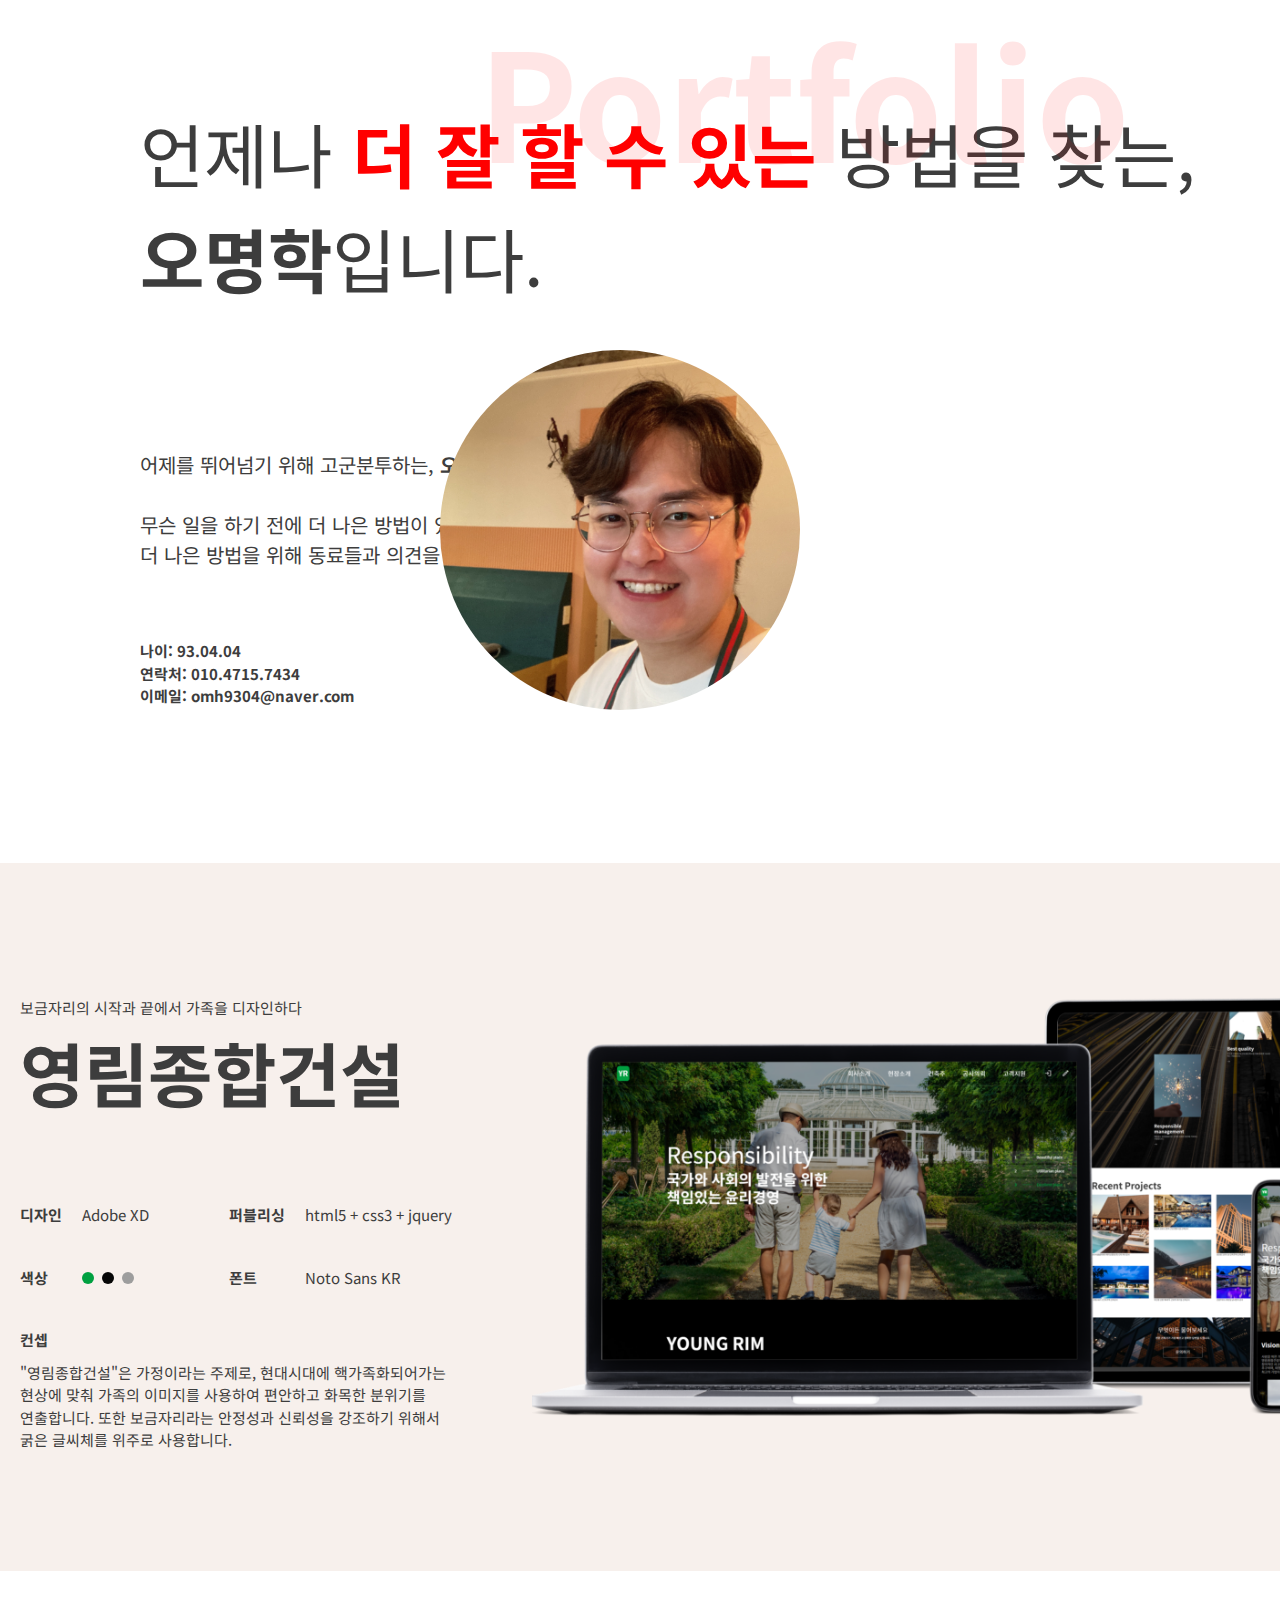
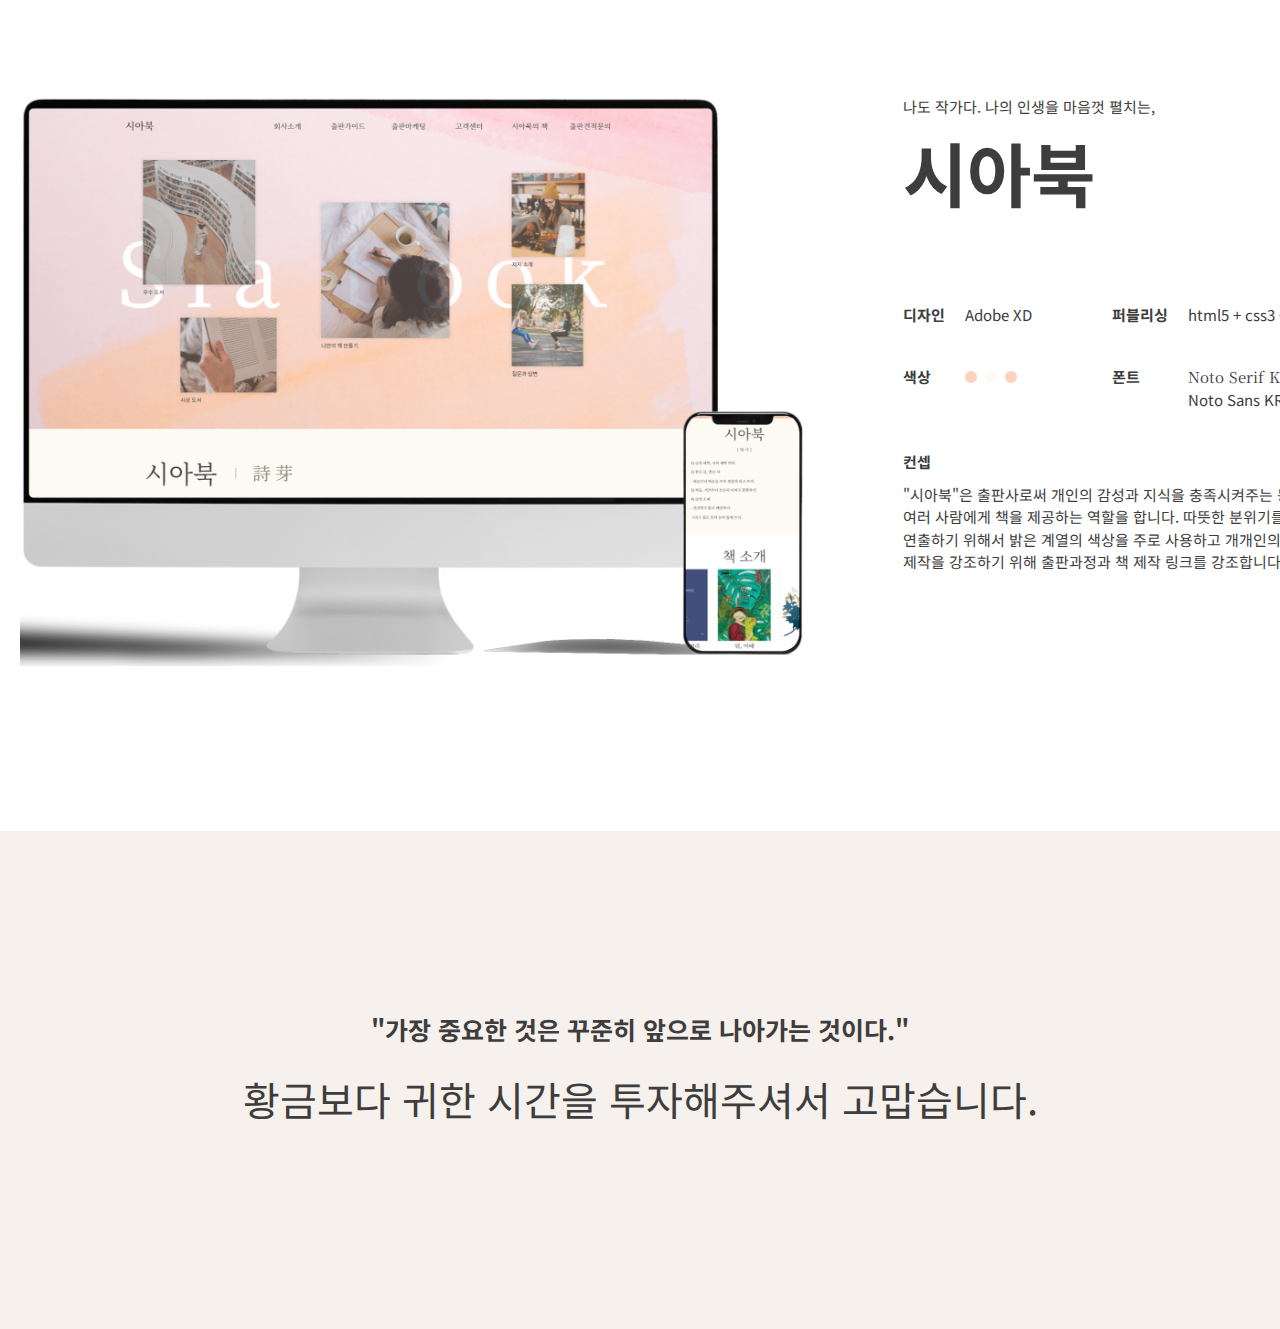
==== index.html @ 1a0b6303 "first commit" ====
<!DOCTYPE html>
<html lang="ko">
<head>
    <meta charset="UTF-8">
    <meta http-equiv="X-UA-Compatible" content="IE=edge">
    <meta name="viewport" content="width=device-width, initial-scale=1.0">
    <link rel="stylesheet" href="css/main.css">
    <title>포트폴리오</title>
</head>
<body>
    <h1>포트폴리오</h1>
    <div class="intro">
        <div class="wrapper">
            <div class="inner">
                <h2>
                    언제나 <span class="red">더 잘 할 수 있는</span> 방법을 찾는,<br>
                    <span>오명학</span>입니다.
                </h2>
                <strong>Portfolio</strong>
                <p class="self">
                    어제를 뛰어넘기 위해 고군분투하는, <span>오명학</span><br><br>
                    무슨 일을 하기 전에 더 나은 방법이 있는지 생각합니다.<br>
                    더 나은 방법을 위해 동료들과 의견을 공유하며 발전합니다.
                </p>
                <p class="info">
                    나이: 93.04.04<br>
                    연락처: 010.4715.7434<br>
                    이메일: omh9304@naver.com<br>
                </p>
                <img src="images/pic1.png" alt="내 사진1">
            </div>
        </div>
    </div>
    <div class="youngrim">
        <div class="wrapper">
            <div class="company">
                <strong>보금자리의 시작과 끝에서 가족을 디자인하다</strong>
                <h2>영림종합건설</h2>
                <div class="inner">
                    <ul class="tit">
                        <li>디자인</li>
                        <li>색상</li>
                    </ul>
                    <ul class="sub">
                        <li>Adobe XD</li>
                        <li class="color">
                            <strong></strong>
                            <strong></strong>
                            <strong></strong>
                        </li>
                    </ul>
                    <ul class="tit">
                        <li>퍼블리싱</li>
                        <li>폰트</li>
                    </ul>
                    <ul class="sub">
                        <li>html5 + css3 + jquery</li>
                        <li>Noto Sans KR</li>
                    </ul>
                    <em>컨셉</em>
                    <p>
                        "영림종합건설"은 가정이라는 주제로, 현대시대에 핵가족화되어가는 현상에 맞춰 가족의 이미지를 사용하여 편안하고 화목한 분위기를 연출합니다. 또한 보금자리라는 안정성과 신뢰성을 강조하기 위해서 굵은 글씨체를 위주로 사용합니다.
                    </p>
                </div>
            </div>
            <div class="mockup">
                <a href="https://kingsimba444.github.io/design01/youngrim/index.html">
                    <div class="pic"><img src="images/mockup1.png" alt="영림종합건설 목업 사진"></div>
                    <span>홈페이지 바로가기</span>
                </a>
            </div>
        </div>
    </div>
    <div class="siabook clearfix">
        <div class="wrapper">
            <div class="company">
                <div class="mockup">
                    <a href="https://kingsimba444.github.io/design01/siabook/index.html">
                        <div class="pic"><img src="images/mockup2.png" alt="시아북 목업 사진"></div>
                        <span>홈페이지 바로가기</span>
                    </a>
                </div>
                <strong>나도 작가다. 나의 인생을 마음껏 펼치는,</strong>
                <h2>시아북</h2>
                <div class="inner">
                    <ul class="tit">
                        <li>디자인</li>
                        <li>색상</li>
                    </ul>
                    <ul class="sub">
                        <li>Adobe XD</li>
                        <li class="color">
                            <strong></strong>
                            <strong></strong>
                            <strong></strong>
                        </li>
                    </ul>
                    <ul class="tit">
                        <li>퍼블리싱</li>
                        <li>폰트</li>
                    </ul>
                    <ul class="sub">
                        <li>html5 + css3 + jquery</li>
                        <li>
                            <span>Noto Serif KR</span>
                            Noto Sans KR
                        </li>
                    </ul>
                    <em>컨셉</em>
                    <p>
                        "시아북"은 출판사로써 개인의 감성과 지식을 충족시켜주는 동시에 여러 사람에게 책을 제공하는 역할을 합니다. 따뜻한 분위기를 연출하기 위해서 밝은 계열의 색상을 주로 사용하고 개개인의 책 제작을 강조하기 위해 출판과정과 책 제작 링크를 강조합니다.
                    </p>
                </div>
            </div>
        </div>
    </div>
    <div class="fin">
        <strong>"가장 중요한 것은 꾸준히 앞으로 나아가는 것이다."</strong>
        <h2>황금보다 귀한 시간을 투자해주셔서 고맙습니다.</h2>
    </div>
</body>
</html>
---- css/main.css ----
@import url(default.css);
@import url(common.css);

h1 {
    display: none;
}

.intro {
    position: relative;
    padding: 0 0 155px 0;
}
.intro .inner {
    padding: 100px 0 0 120px;
}
.intro .inner h2 {
    font-size: 70px;
}
.intro .inner h2 span {
    font-weight: 700;
}
.intro .inner h2 span.red {
    color: #FF0000;
}
.intro .inner strong {
    position: absolute;
    right: 150px;
    top: -15px;
    font-size: 150px;
    font-weight: 700;
    color: rgba(255, 0, 0, 0.1);
}
.intro .inner .self {
    margin: 140px 0 70px 0;
    font-size: 20px;
}
.intro .inner .self span {
    font-weight: 700;
}
.intro .inner .info {
    font-weight: 700;
}
.intro .inner img {
    position: absolute;
    right: 480px;
    top: 350px;
    width: 360px;
    height: 360px;
    /* border: 1px solid rgba(255, 0, 0, 0.5); */
    border-radius: 50%;
}

.youngrim {
    padding: 134px 0 150px 0;
    background-color: #F7F0EC;
}
.youngrim .company {
    float: left;
}
.youngrim .company h2 {
    margin: 0 0 80px 0;
    font-size: 70px;
    font-weight: 700;
}
.youngrim .company ul {
    float: left;
}
.youngrim .company ul.tit {
    margin: 0 20px 0 0;
    font-weight: 700;
}
.youngrim .company ul.tit li {
    margin: 0 0 40px 0;
}
.youngrim .company ul.sub {
    margin: 0 80px 0 0;
}
.youngrim .company ul.sub li {
    margin: 0 0 40px 0;
}
.youngrim .company ul.sub .color strong {
    position: absolute;
}
.youngrim .company ul.sub .color strong:nth-child(1) {
    margin: 5px 0 0 0;
    width: 12px;
    height: 12px;
    border-radius: 6px;
    background-color: #00A040;
}
.youngrim .company ul.sub .color strong:nth-child(2) {
    margin: 5px 0 0 20px;
    width: 12px;
    height: 12px;
    border-radius: 6px;
    background-color: #060606;
}
.youngrim .company ul.sub .color strong:nth-child(3) {
    margin: 5px 0 0 40px;
    width: 12px;
    height: 12px;
    border-radius: 6px;
    background-color: #9D9D9D;
}
.youngrim .company em {
    display: block;
    margin: 0 0 10px 0;
    font-weight: 700;
}
.youngrim .company p {
    width: 440px;
}
.youngrim .mockup {
    display: inline-block;
}
.youngrim .mockup a {
    position: relative;
    display: block;
}
.youngrim .mockup a .pic {
    width: 836px;
    height: 419px;
}
.youngrim .mockup a img {
    width: 100%;
    height: 100%;
    object-fit: cover;
    transition: 0.8s;
}
.youngrim .mockup a span {
    display: none;
}
.youngrim .mockup a:hover .pic img {
    transform: scale3d(1.03, 1.03, 1);
}
.youngrim .mockup a:hover span {
    display: block;
    position: absolute;
    left: 50%;
    top: 50%;
    transform: translate(-50%, -50%);
    font-size: 25px;
    color: #3d3d3d;
    background-color: rgba(255, 255, 255, 0.6);
    padding: 5px 40px;
    border-radius: 50px;
    white-space: nowrap;
}

.siabook {
    padding: 125px 0 165px 0;
}
.siabook .mockup {
    float: left;
    margin: 0 99px 0 0;
}
.siabook .mockup a {
    position: relative;
    display: block;
}
.siabook .mockup a .pic {
    width: 784px;
    height: 570px;
}
.siabook .mockup a img {
    width: 100%;
    height: 100%;
    object-fit: cover;
    transition: 0.8s;
}
.siabook .mockup a span {
    display: none;
}
.siabook .mockup a:hover .pic img {
    transform: scale3d(1.03, 1.03, 1);
}
.siabook .mockup a:hover span {
    display: block;
    position: absolute;
    left: 50%;
    top: 50%;
    transform: translate(-50%, -50%);
    font-size: 25px;
    color: #fff;
    background-color: rgba(0, 0, 0, 0.4);
    padding: 5px 40px;
    border-radius: 50px;
    white-space: nowrap;
}
.siabook .company h2 {
    margin: 0 0 80px 0;
    font-size: 70px;
    font-weight: 700;
}
.siabook .company ul {
    float: left;
}
.siabook .company ul.tit {
    margin: 0 20px 0 0;
    font-weight: 700;
}
.siabook .company ul.tit li {
    margin: 0 0 40px 0;
}
.siabook .company ul.sub {
    margin: 0 80px 0 0;
}
.siabook .company ul.sub li {
    margin: 0 0 40px 0;
}
.siabook .company ul.sub .color strong {
    position: absolute;
}
.siabook .company ul.sub .color strong:nth-child(1) {
    margin: 5px 0 0 0;
    width: 12px;
    height: 12px;
    border-radius: 6px;
    background-color: #FBD2BD;
}
.siabook .company ul.sub .color strong:nth-child(2) {
    margin: 5px 0 0 20px;
    width: 12px;
    height: 12px;
    border-radius: 6px;
    background-color: #FDFAF4;
}
.siabook .company ul.sub .color strong:nth-child(3) {
    margin: 5px 0 0 40px;
    width: 12px;
    height: 12px;
    border-radius: 6px;
    background-color: #FCD3BE;
}
.siabook .company ul.sub > li span {
    display: block;
    font-family: "Noto Serif KR";
}
.siabook .company em {
    display: block;
    margin: 0 0 10px 0;
    font-weight: 700;
}
.siabook .company p {
    display: inline-block;
    width: 440px;
}

.fin {
    padding: 180px 0 200px;
    background-color: #F7F1ED;
    text-align: center;
}
.fin strong {
    font-size: 25px;
    font-weight: 700
}
.fin h2 {
    margin: 20px 0 0 0;
    font-size: 40px;
}
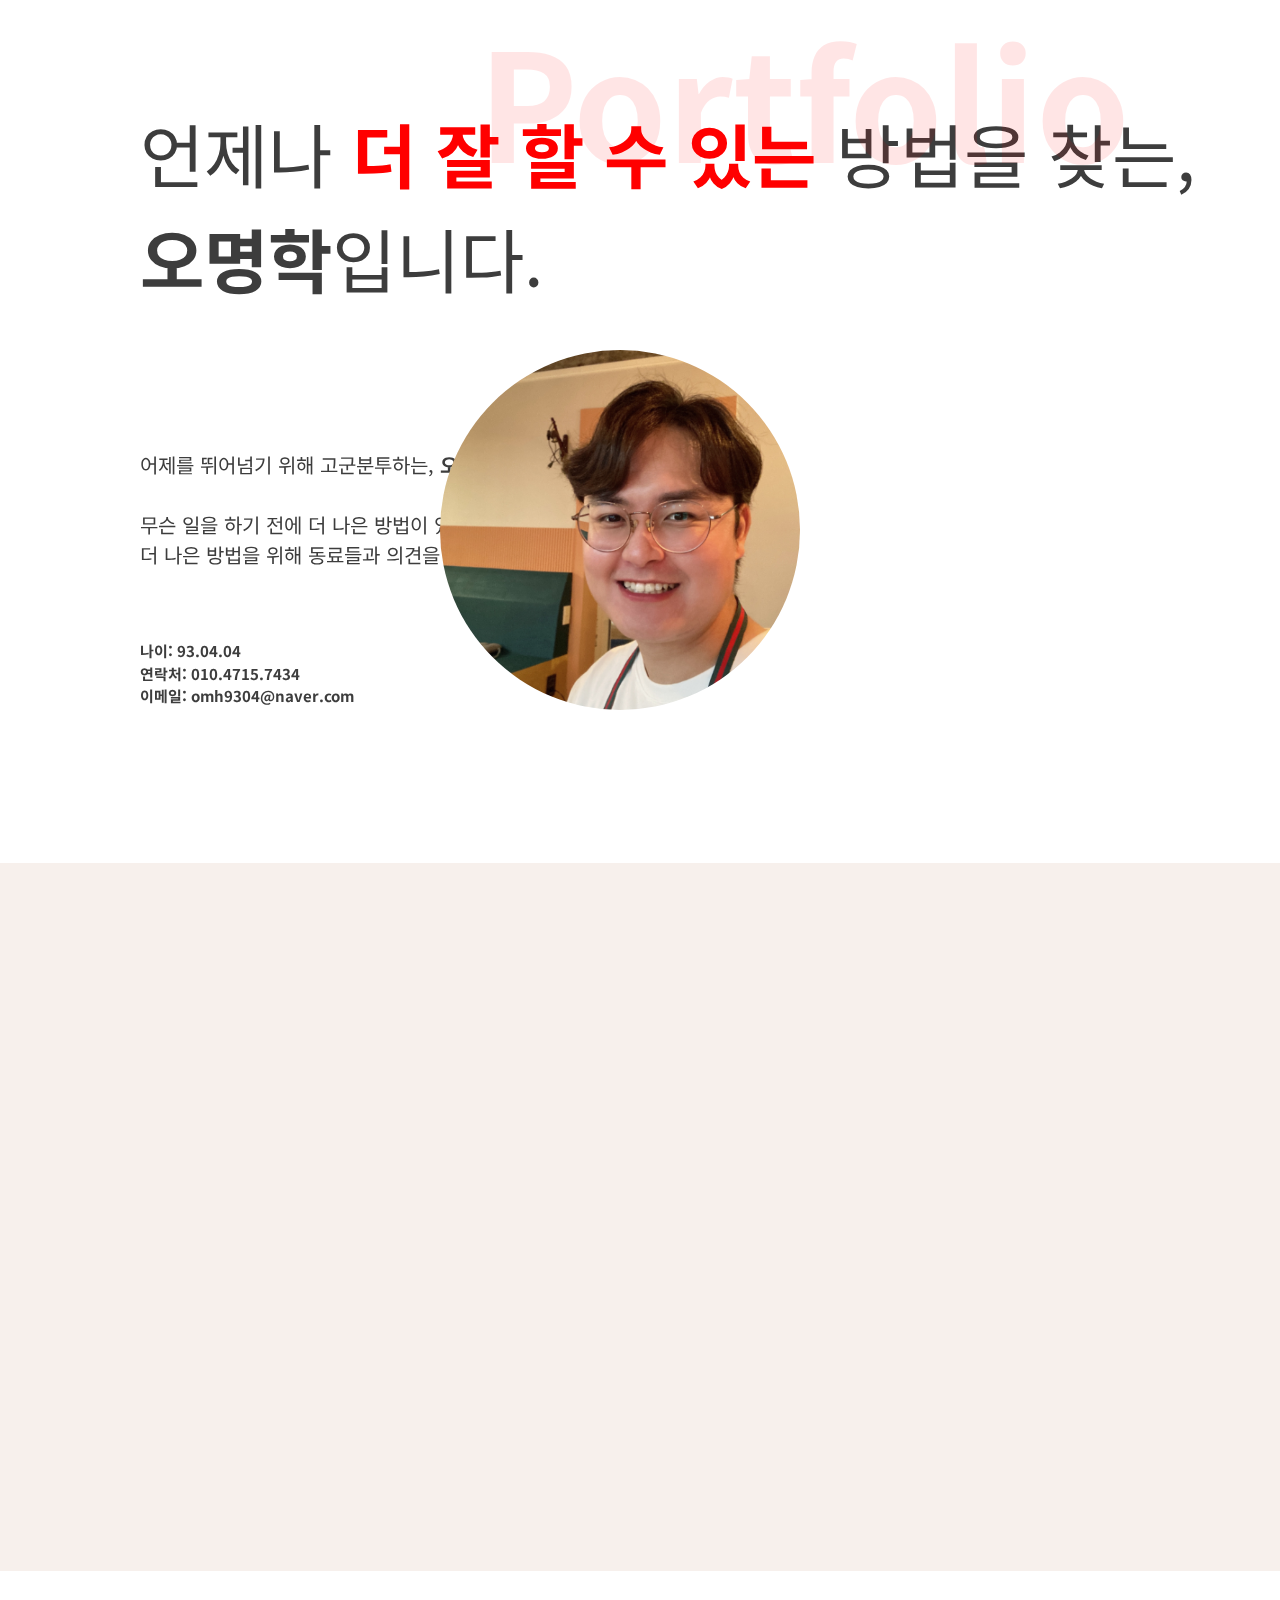
==== commit 782ddcb5: "탐독 시작" ====
--- a/index.html
+++ b/index.html
@@ -4,36 +4,38 @@
     <meta charset="UTF-8">
     <meta http-equiv="X-UA-Compatible" content="IE=edge">
     <meta name="viewport" content="width=device-width, initial-scale=1.0">
+    <script src="https://unpkg.com/aos@2.3.1/dist/aos.js"></script>
+    <link href="https://unpkg.com/aos@2.3.1/dist/aos.css" rel="stylesheet" />
     <link rel="stylesheet" href="css/main.css">
     <title>포트폴리오</title>
 </head>
 <body>
     <h1>포트폴리오</h1>
-    <div class="intro">
+    <section class="intro">
         <div class="wrapper">
             <div class="inner">
-                <h2>
+                <h2 data-aos="fade-up" data-aos-delay="100">
                     언제나 <span class="red">더 잘 할 수 있는</span> 방법을 찾는,<br>
                     <span>오명학</span>입니다.
                 </h2>
                 <strong>Portfolio</strong>
-                <p class="self">
+                <p class="self" data-aos="fade-up" data-aos-delay="200">
                     어제를 뛰어넘기 위해 고군분투하는, <span>오명학</span><br><br>
                     무슨 일을 하기 전에 더 나은 방법이 있는지 생각합니다.<br>
                     더 나은 방법을 위해 동료들과 의견을 공유하며 발전합니다.
                 </p>
-                <p class="info">
+                <p class="info" data-aos="fade-up" data-aos-delay="400">
                     나이: 93.04.04<br>
                     연락처: 010.4715.7434<br>
                     이메일: omh9304@naver.com<br>
                 </p>
-                <img src="images/pic1.png" alt="내 사진1">
+                <img src="images/pic1.png" alt="내 사진1" data-aos="fade-left" data-aos-delay="200">
             </div>
         </div>
-    </div>
-    <div class="youngrim">
+    </section>
+    <section class="youngrim">
         <div class="wrapper">
-            <div class="company">
+            <div class="company" data-aos="fade-up">
                 <strong>보금자리의 시작과 끝에서 가족을 디자인하다</strong>
                 <h2>영림종합건설</h2>
                 <div class="inner">
@@ -63,23 +65,23 @@
                     </p>
                 </div>
             </div>
-            <div class="mockup">
-                <a href="https://kingsimba444.github.io/design01/youngrim/index.html">
+            <div class="mockup" data-aos="fade-up">
+                <a href="youngrim/index.html" title="새 창 열기" target="_blank">
                     <div class="pic"><img src="images/mockup1.png" alt="영림종합건설 목업 사진"></div>
                     <span>홈페이지 바로가기</span>
                 </a>
             </div>
         </div>
-    </div>
-    <div class="siabook clearfix">
+    </section>
+    <section class="siabook clearfix">
         <div class="wrapper">
-            <div class="company">
-                <div class="mockup">
-                    <a href="https://kingsimba444.github.io/design01/siabook/index.html">
-                        <div class="pic"><img src="images/mockup2.png" alt="시아북 목업 사진"></div>
-                        <span>홈페이지 바로가기</span>
-                    </a>
-                </div>
+            <div class="mockup" data-aos="fade-up">
+                <a href="siabook/index.html" title="새 창 열기" target="_blank">
+                    <div class="pic"><img src="images/mockup2.png" alt="시아북 목업 사진"></div>
+                    <span>홈페이지 바로가기</span>
+                </a>
+            </div>
+            <div class="company" data-aos="fade-up">
                 <strong>나도 작가다. 나의 인생을 마음껏 펼치는,</strong>
                 <h2>시아북</h2>
                 <div class="inner">
@@ -113,10 +115,11 @@
                 </div>
             </div>
         </div>
-    </div>
-    <div class="fin">
-        <strong>"가장 중요한 것은 꾸준히 앞으로 나아가는 것이다."</strong>
-        <h2>황금보다 귀한 시간을 투자해주셔서 고맙습니다.</h2>
-    </div>
+    </section>
+    <section class="fin">
+        <strong data-aos="fade-up">"가장 중요한 것은 꾸준히 앞으로 나아가는 것이다."</strong>
+        <h2 data-aos="fade-up" data-aos-delay="400">황금보다 귀한 시간을 투자해 읽어주셔서 고맙습니다.</h2>
+    </section>
+    <script>AOS.init();</script>
 </body>
 </html>--- a/css/main.css
+++ b/css/main.css
@@ -150,6 +150,8 @@
     padding: 125px 0 165px 0;
 }
 .siabook .mockup {
+    position: relative;
+    z-index: 1;
     float: left;
     margin: 0 99px 0 0;
 }
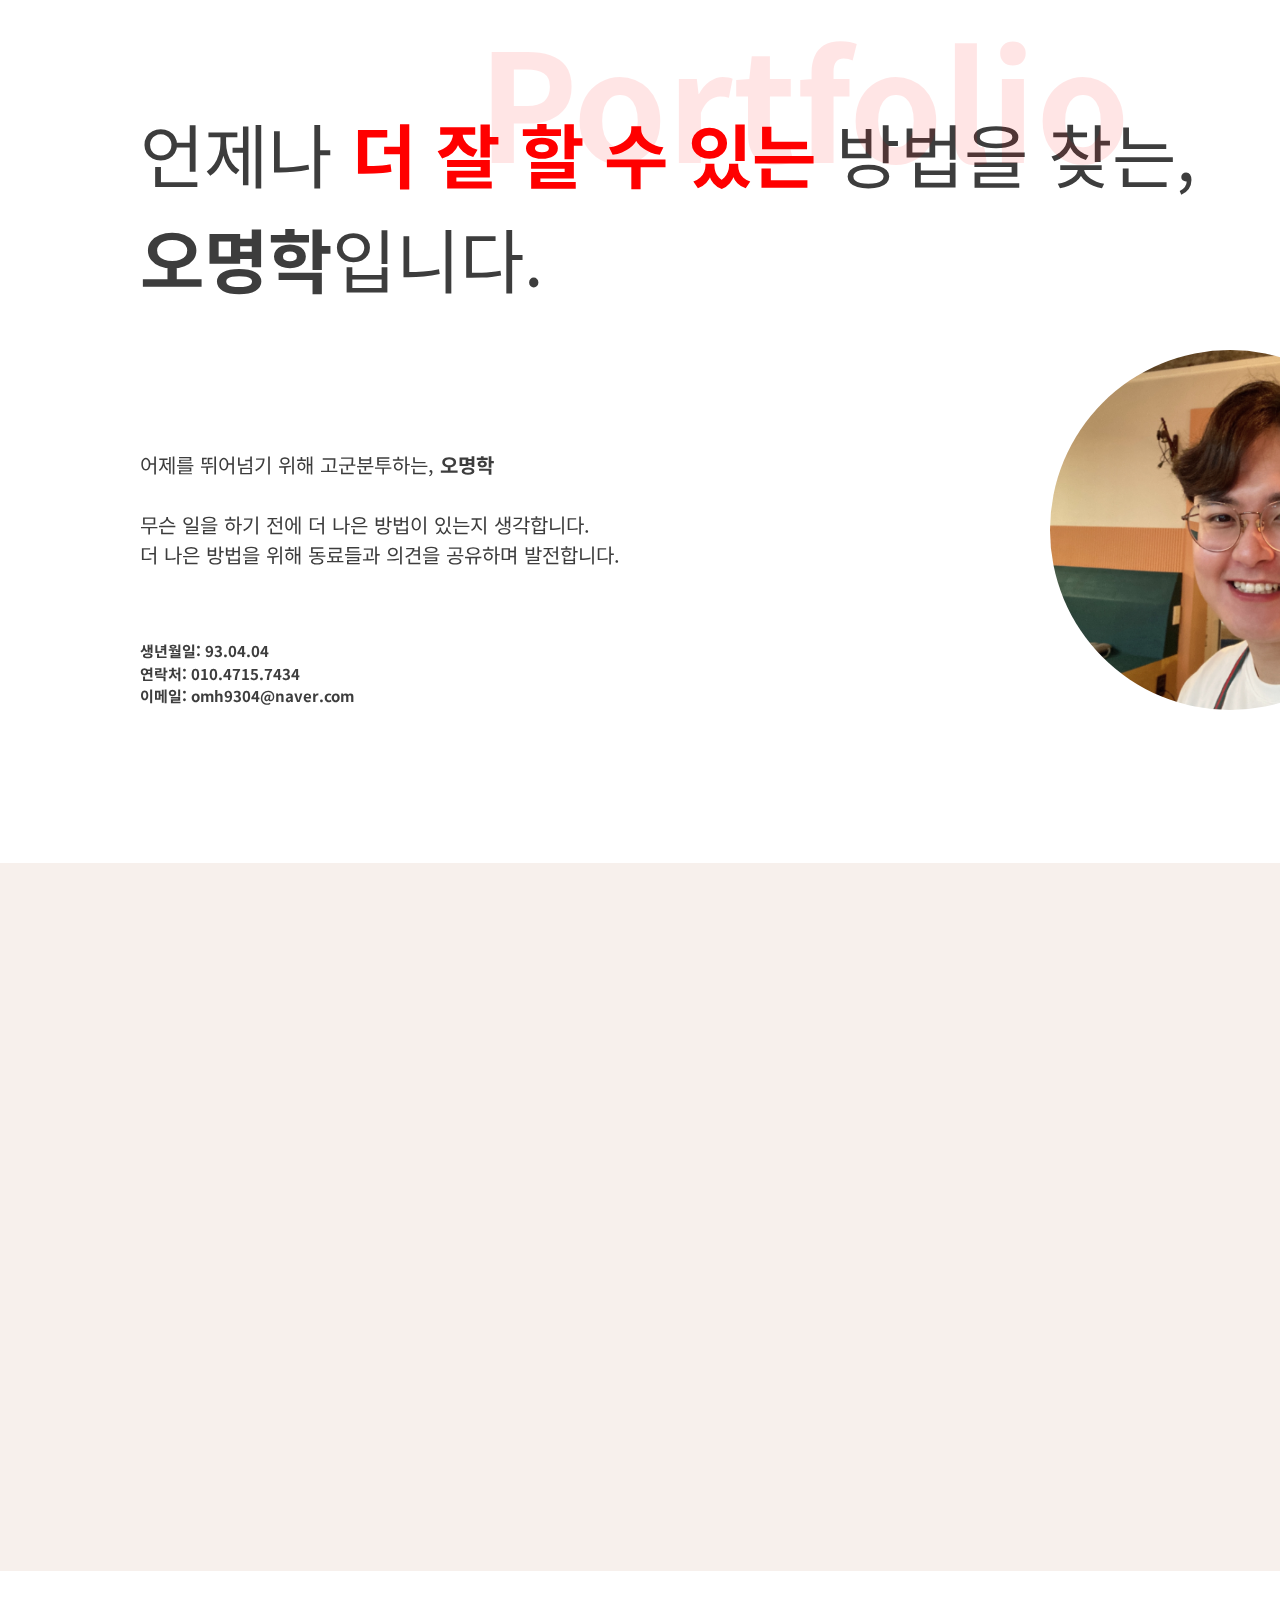
==== commit b826f202: "포트폴리오 메인 수정" ====
--- a/index.html
+++ b/index.html
@@ -25,7 +25,7 @@
                     더 나은 방법을 위해 동료들과 의견을 공유하며 발전합니다.
                 </p>
                 <p class="info" data-aos="fade-up" data-aos-delay="400">
-                    나이: 93.04.04<br>
+                    생년월일: 93.04.04<br>
                     연락처: 010.4715.7434<br>
                     이메일: omh9304@naver.com<br>
                 </p>
--- a/css/main.css
+++ b/css/main.css
@@ -41,7 +41,7 @@
 }
 .intro .inner img {
     position: absolute;
-    right: 480px;
+    left: 1050px;
     top: 350px;
     width: 360px;
     height: 360px;
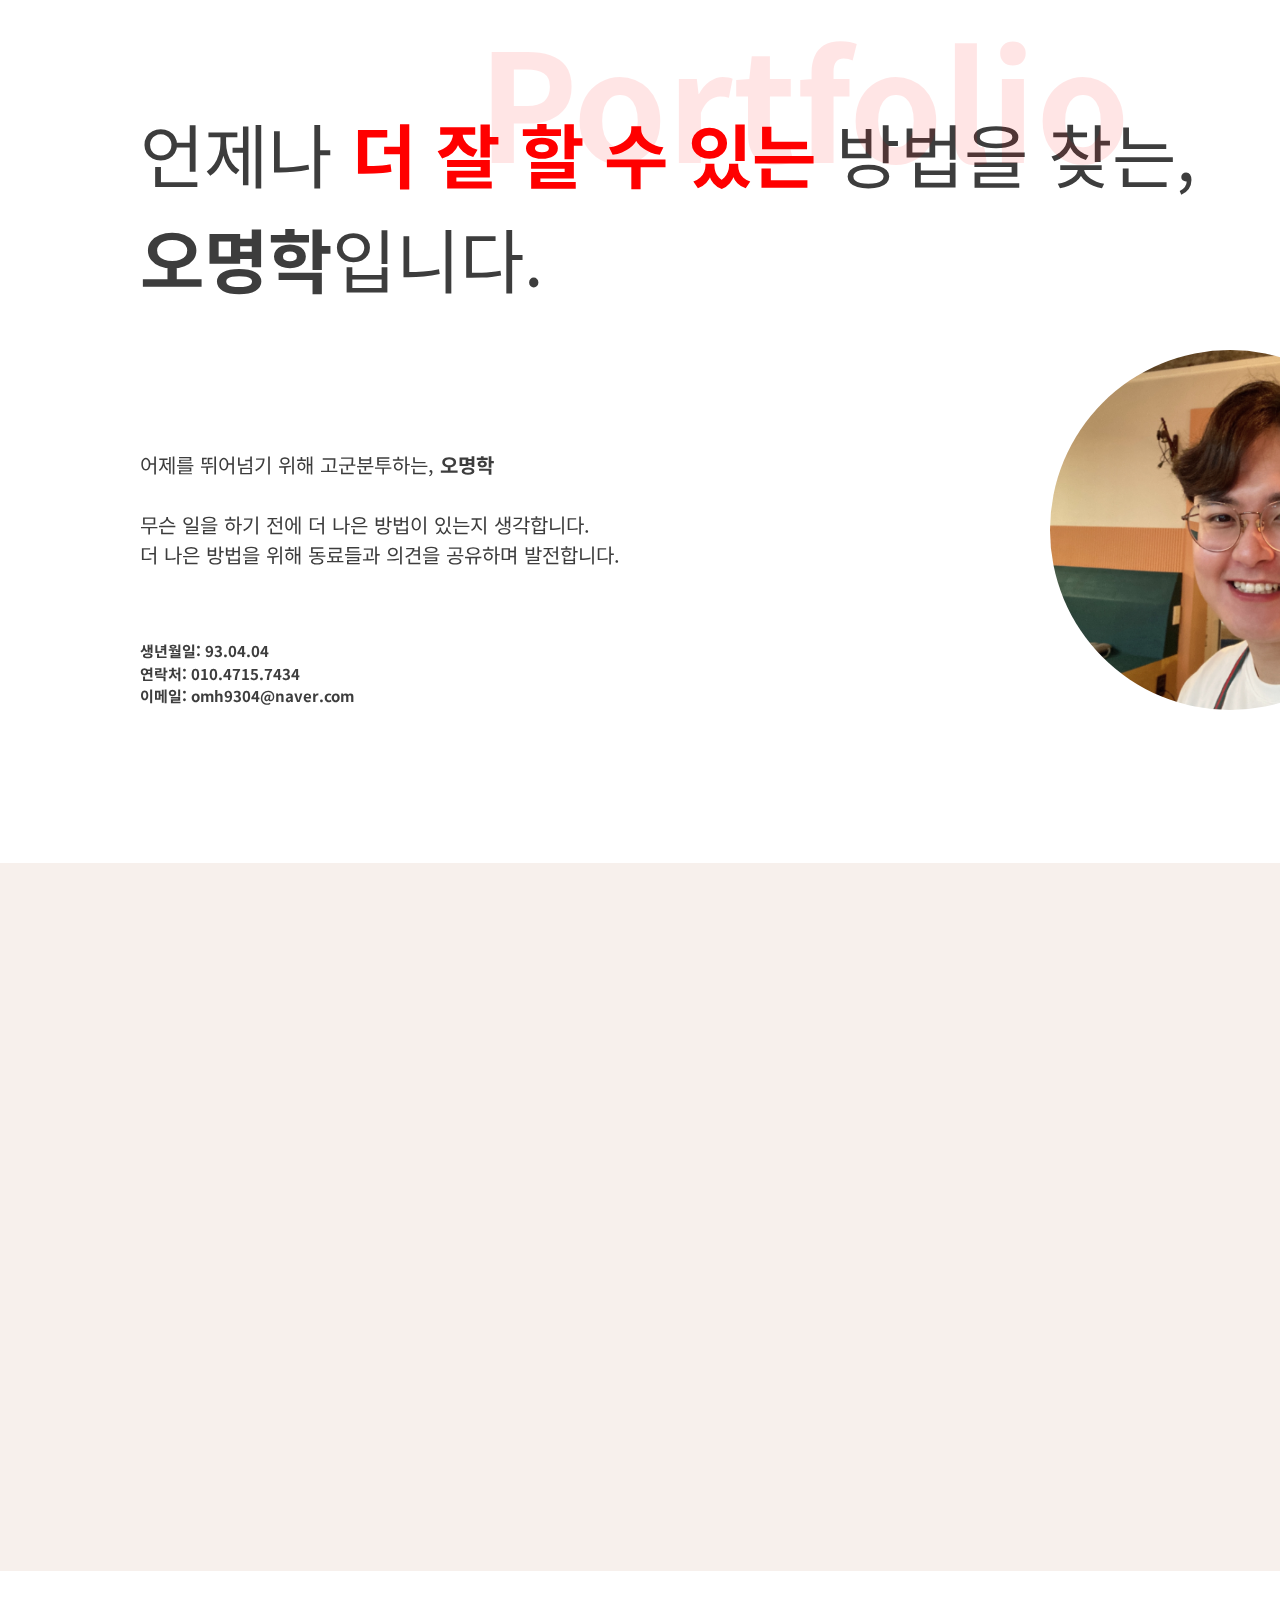
==== commit 918ee935: "포트폴리오 완료" ====
--- a/index.html
+++ b/index.html
@@ -116,6 +116,48 @@
             </div>
         </div>
     </section>
+
+    <section class="tamdok">
+        <div class="wrapper">
+            <div class="company" data-aos="fade-up">
+                <strong>좋은 책, 좋은 이야기, 좋은 사람들</strong>
+                <h2>탐독</h2>
+                <div class="inner">
+                    <ul class="tit">
+                        <li>디자인</li>
+                        <li>색상</li>
+                    </ul>
+                    <ul class="sub">
+                        <li>Adobe XD</li>
+                        <li class="color">
+                            <strong></strong>
+                            <strong></strong>
+                            <strong></strong>
+                        </li>
+                    </ul>
+                    <ul class="tit">
+                        <li>퍼블리싱</li>
+                        <li>폰트</li>
+                    </ul>
+                    <ul class="sub">
+                        <li>html5 + css3 + jquery</li>
+                        <li>Noto Sans KR</li>
+                    </ul>
+                    <em>컨셉</em>
+                    <p>
+                        "탐독"은 한자어로 독서를 즐긴다는 뜻으로, 독서를 좋아하는 사람들의 모임입니다. 독서를 좋아하는 사람들을 위해서 책을 추천을 해줍니다. 그리고 하나의 책을 선정해 읽고 정기적으로 모여 각자의 생각을 공유합니다.
+                    </p>
+                </div>
+            </div>
+            <div class="mockup" data-aos="fade-up">
+                <a href="youngrim/index.html" title="새 창 열기" target="_blank">
+                    <div class="pic"><img src="images/mockup1.png" alt="영림종합건설 목업 사진"></div>
+                    <span>홈페이지 바로가기</span>
+                </a>
+            </div>
+        </div>
+    </section>
+
     <section class="fin">
         <strong data-aos="fade-up">"가장 중요한 것은 꾸준히 앞으로 나아가는 것이다."</strong>
         <h2 data-aos="fade-up" data-aos-delay="400">황금보다 귀한 시간을 투자해 읽어주셔서 고맙습니다.</h2>
--- a/css/main.css
+++ b/css/main.css
@@ -247,6 +247,105 @@
     width: 440px;
 }
 
+.tamdok {
+    padding: 134px 0 150px 0;
+    background-color: #E6F3EA;
+}
+.tamdok .company {
+    float: left;
+}
+.tamdok .company h2 {
+    margin: 0 0 80px 0;
+    font-size: 70px;
+    font-weight: 700;
+}
+.tamdok .company ul {
+    float: left;
+}
+.tamdok .company ul.tit {
+    margin: 0 20px 0 0;
+    font-weight: 700;
+}
+.tamdok .company ul.tit li {
+    margin: 0 0 40px 0;
+}
+.tamdok .company ul.sub {
+    margin: 0 80px 0 0;
+}
+.tamdok .company ul.sub li {
+    margin: 0 0 40px 0;
+}
+.tamdok .company ul.sub .color strong {
+    position: absolute;
+}
+.tamdok .company ul.sub .color strong:nth-child(1) {
+    margin: 5px 0 0 0;
+    width: 12px;
+    height: 12px;
+    border-radius: 6px;
+    background-color: #9D9D9D;
+}
+.tamdok .company ul.sub .color strong:nth-child(2) {
+    margin: 5px 0 0 20px;
+    width: 12px;
+    height: 12px;
+    border-radius: 6px;
+    background-color: #ff0000;
+}
+.tamdok .company ul.sub .color strong:nth-child(3) {
+    margin: 5px 0 0 40px;
+    width: 12px;
+    height: 12px;
+    border-radius: 6px;
+    background-color: #fff;
+}
+.tamdok .company em {
+    display: block;
+    margin: 0 0 10px 0;
+    font-weight: 700;
+}
+.tamdok .company p {
+    width: 440px;
+}
+.tamdok .mockup {
+    display: inline-block;
+}
+.tamdok .mockup a {
+    position: relative;
+    display: block;
+}
+.tamdok .mockup a .pic {
+    width: 836px;
+    height: 419px;
+}
+.tamdok .mockup a img {
+    width: 100%;
+    height: 100%;
+    object-fit: cover;
+    transition: 0.8s;
+}
+.tamdok .mockup a span {
+    display: none;
+}
+.tamdok .mockup a:hover .pic img {
+    transform: scale3d(1.03, 1.03, 1);
+}
+.tamdok .mockup a:hover span {
+    display: block;
+    position: absolute;
+    left: 50%;
+    top: 50%;
+    transform: translate(-50%, -50%);
+    font-size: 25px;
+    color: #3d3d3d;
+    background-color: rgba(255, 255, 255, 0.6);
+    padding: 5px 40px;
+    border-radius: 50px;
+    white-space: nowrap;
+}
+
+
+
 .fin {
     padding: 180px 0 200px;
     background-color: #F7F1ED;
@@ -259,4 +358,5 @@
 .fin h2 {
     margin: 20px 0 0 0;
     font-size: 40px;
-}+}
+
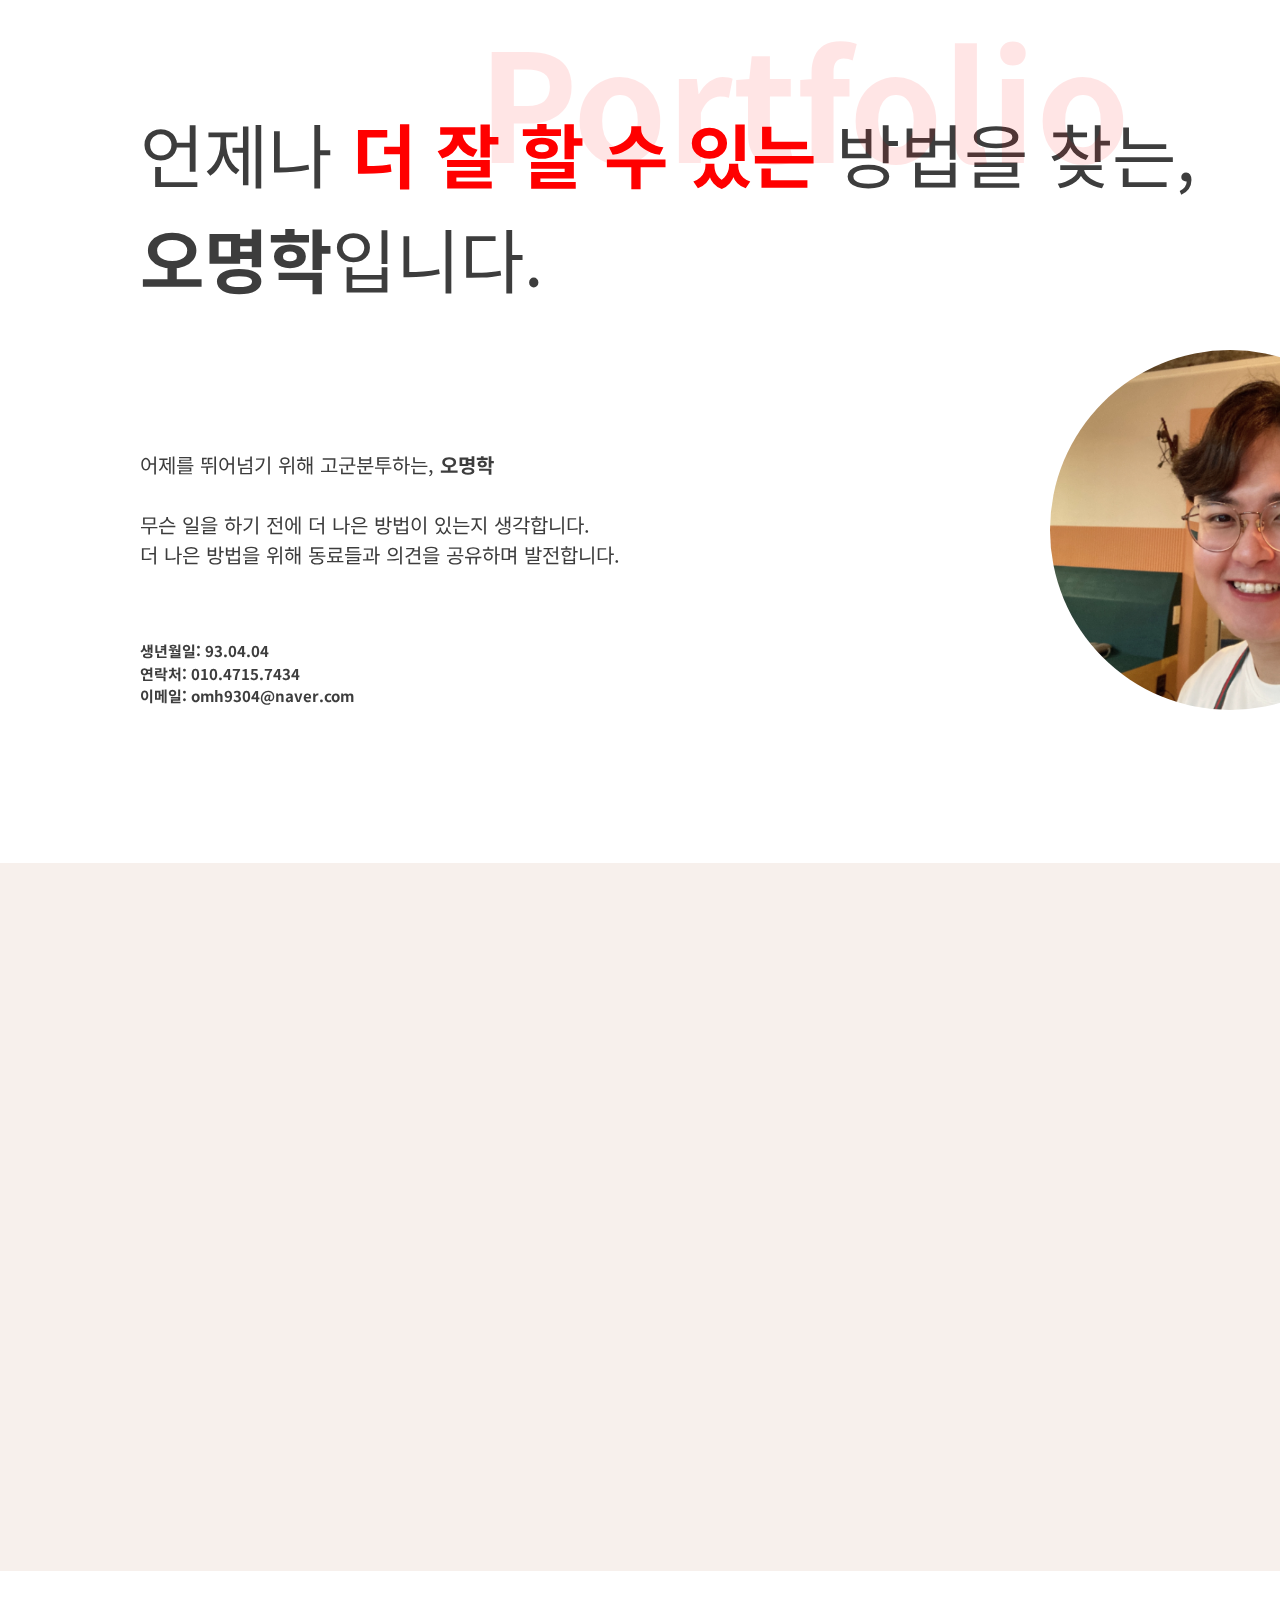
==== commit 674b715e: "포트폴리오 완료" ====
--- a/index.html
+++ b/index.html
@@ -150,8 +150,8 @@
                 </div>
             </div>
             <div class="mockup" data-aos="fade-up">
-                <a href="youngrim/index.html" title="새 창 열기" target="_blank">
-                    <div class="pic"><img src="images/mockup1.png" alt="영림종합건설 목업 사진"></div>
+                <a href="tamdok/index.html" title="새 창 열기" target="_blank">
+                    <div class="pic"><img src="images/mockup3.png" alt="탐독 목업 사진"></div>
                     <span>홈페이지 바로가기</span>
                 </a>
             </div>
--- a/css/main.css
+++ b/css/main.css
@@ -309,14 +309,12 @@
 }
 .tamdok .mockup {
     display: inline-block;
-}
-.tamdok .mockup a {
-    position: relative;
-    display: block;
-}
-.tamdok .mockup a .pic {
     width: 836px;
     height: 419px;
+}
+.tamdok .mockup a {
+    position: relative;
+    display: block;
 }
 .tamdok .mockup a img {
     width: 100%;
@@ -337,8 +335,8 @@
     top: 50%;
     transform: translate(-50%, -50%);
     font-size: 25px;
-    color: #3d3d3d;
-    background-color: rgba(255, 255, 255, 0.6);
+    color: #fff;
+    background-color: rgba(0, 0, 0, 0.4);
     padding: 5px 40px;
     border-radius: 50px;
     white-space: nowrap;
